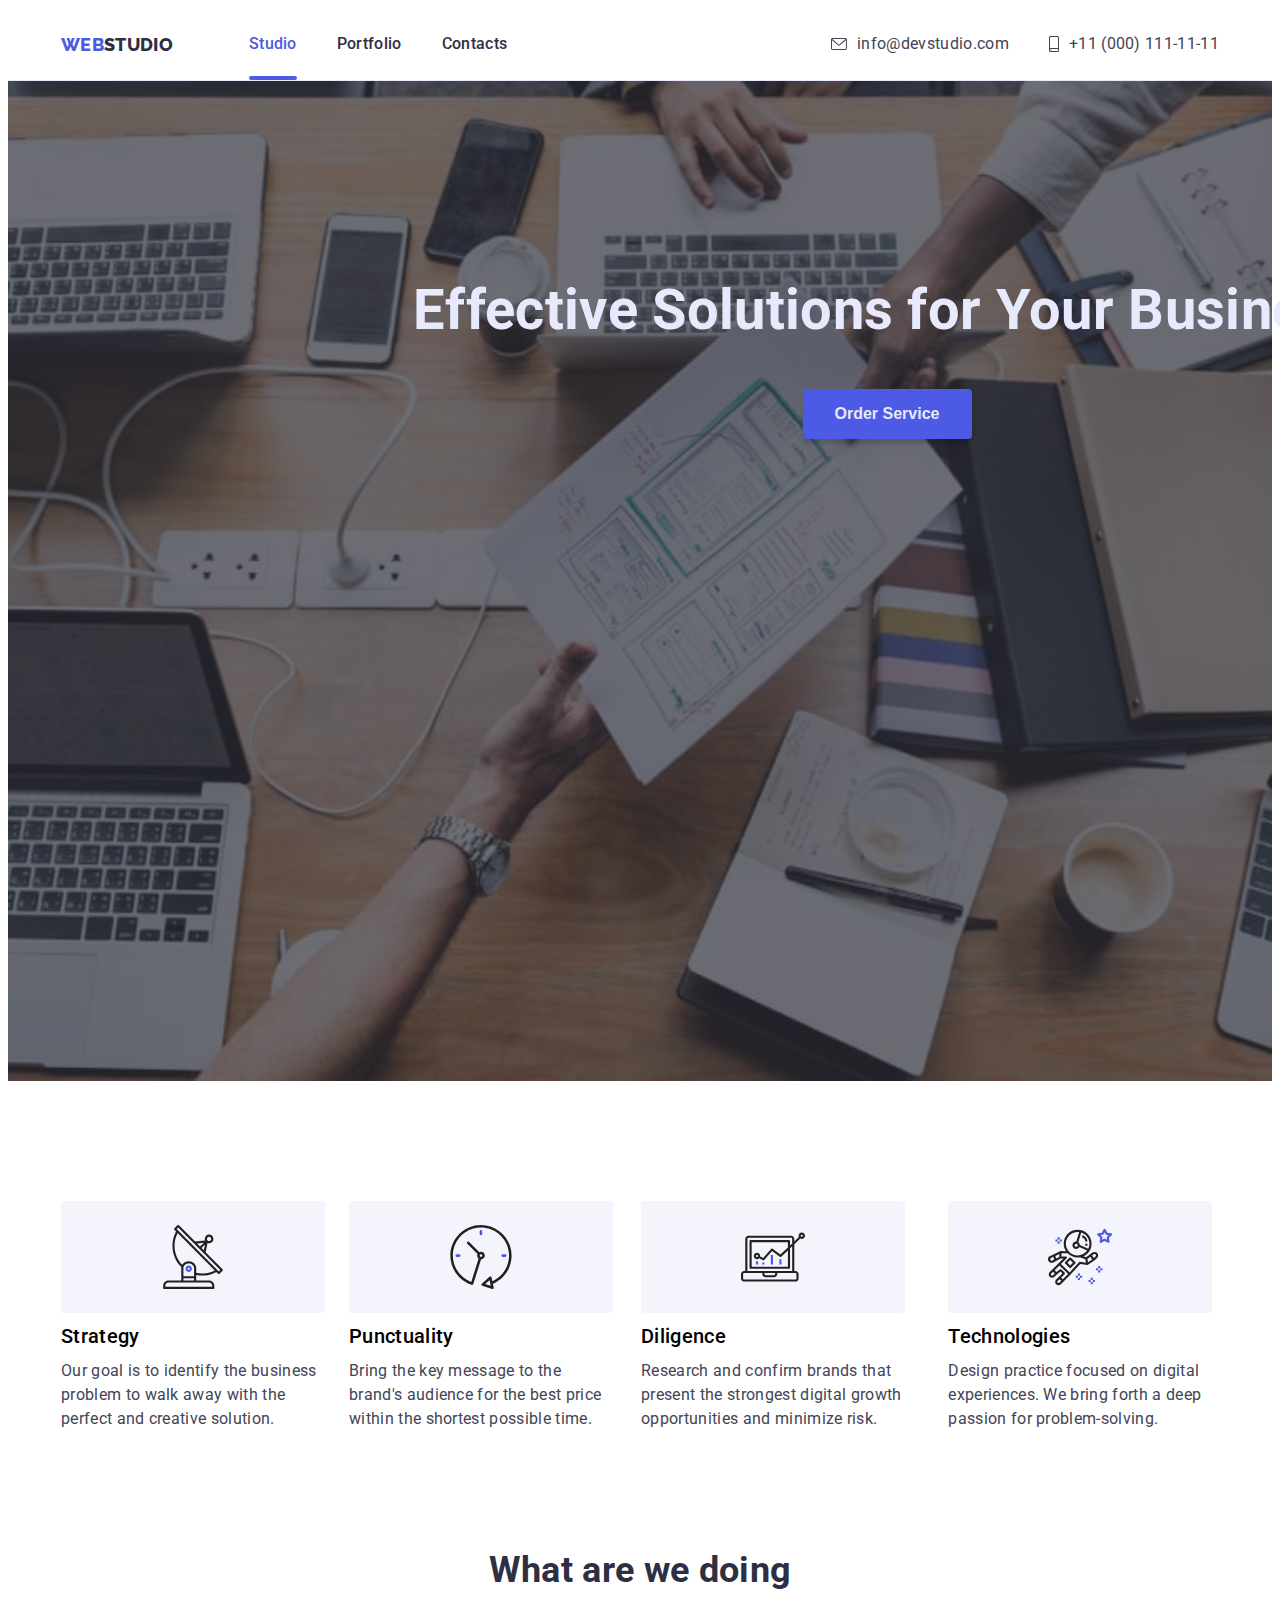
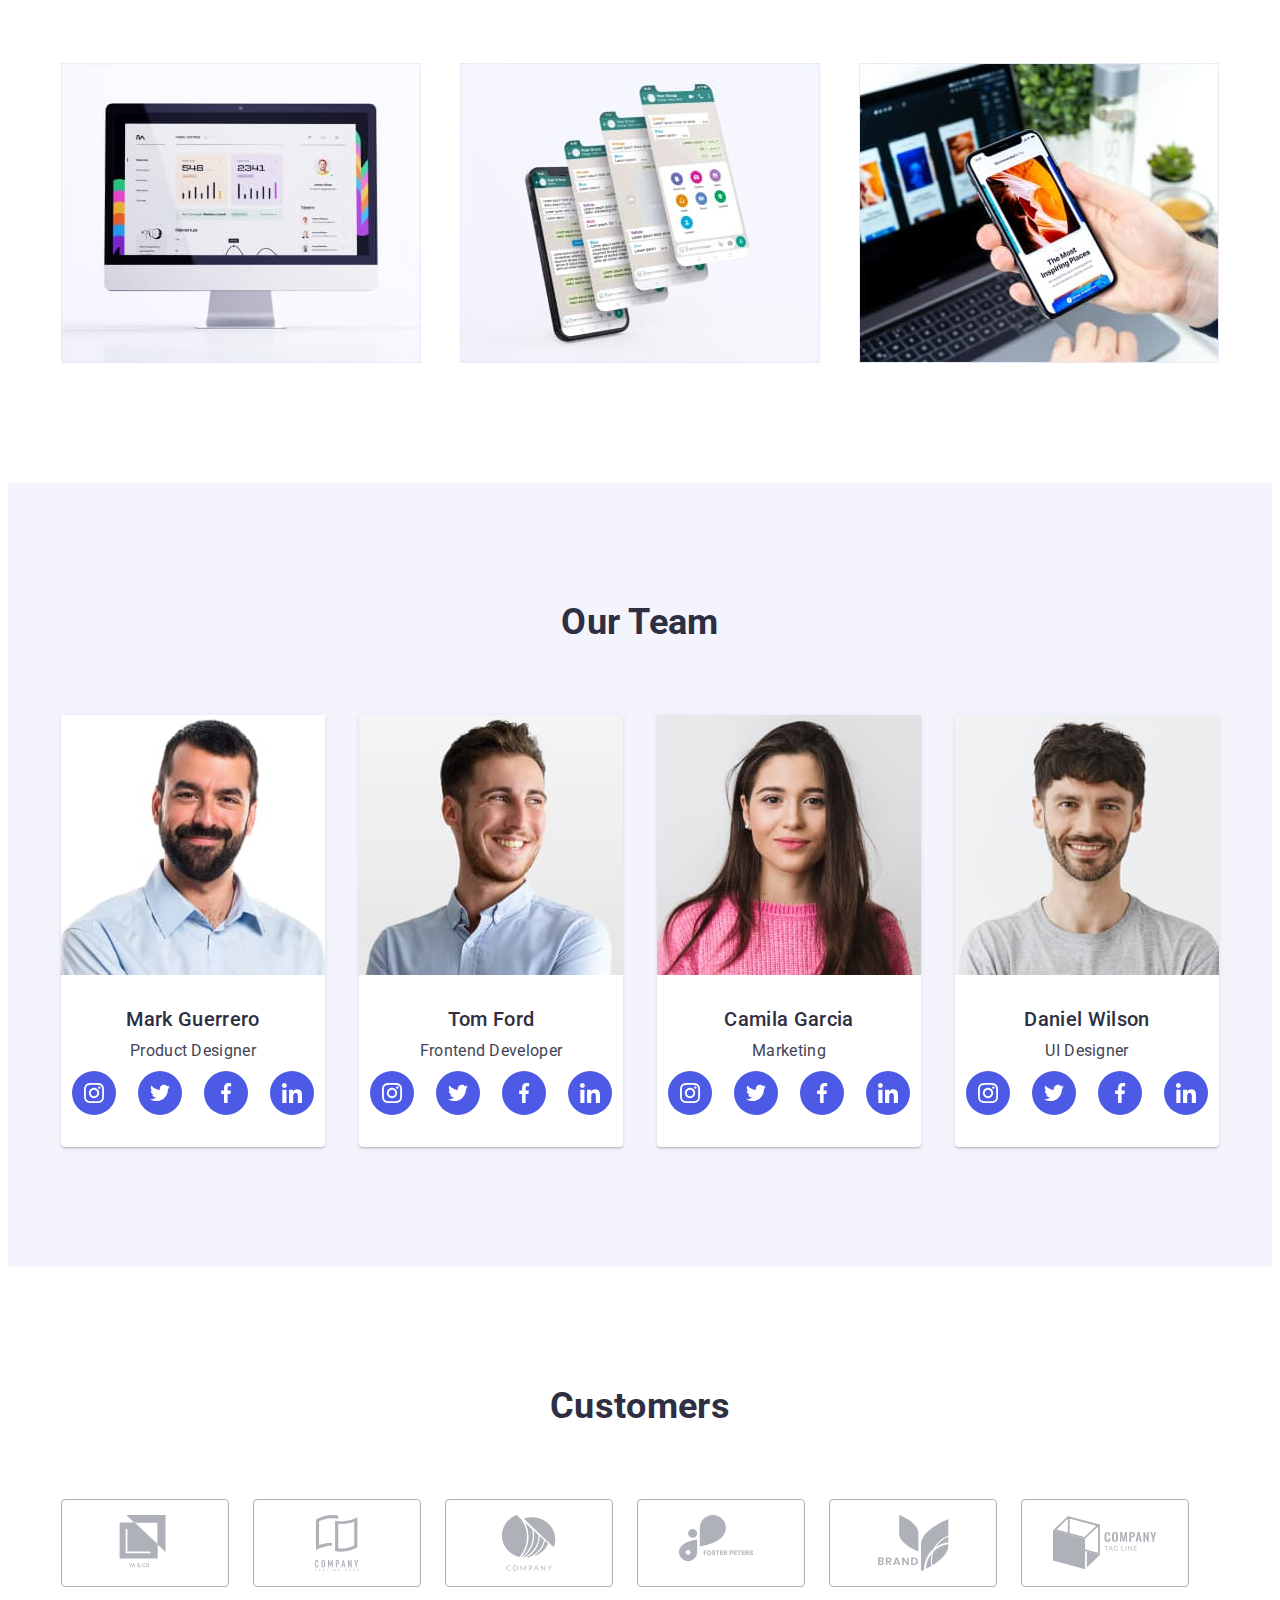
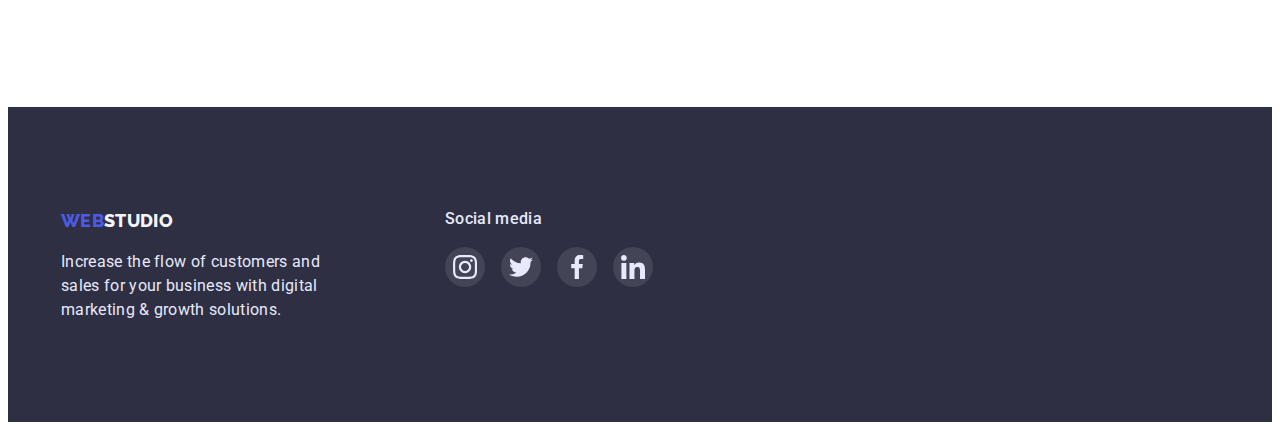
==== index.html @ 21f205f7 "cloned" ====
<!DOCTYPE html>
<html lang="en">
	<head>
		<meta charset="UTF-8" />
		<meta http-equiv="X-UA-Compatible" content="IE=edge" />
		<meta name="viewport" content="width=device-width, initial-scale=1.0" />
		<title>WebStudio</title>
		<link
			rel="stylesheet"
			href="https://cdnjs.cloudflare.com/ajax/libs/modern-normalize/1.0.0/modern-normalize.css"
			integrity="sha512-Zx6MlUMKSVJoQ+83OwhdILe8cSEsCzfqThJd7J/VA2UrK6Ctj85p+xzqfyuNXE5B1k25uUdmJ2OzItbBy9GHAQ=="
			crossorigin="anonymous"
		/>
		<link rel="preconnect" href="https://fonts.gstatic.com" />
		<link
			href="https://fonts.googleapis.com/css2?family=Raleway:wght@700&family=Roboto:wght@400;500;700;900&display=swap"
			rel="stylesheet"
		/>
		<link rel="stylesheet" href="./css/styles.css" />
	</head>
	<body>
		<header>
			<!--Navbar-->
			<div class="container">
				<nav class="nav-bar">
					<a class="nav-logo-title" href="./index.html"> <span>WEB</span>STUDIO</a>

					<ul class="navigation-links list">
						<li class="site-nav"><a class="current" href="./index.html">Studio</a></li>
						<li class="site-nav"><a class="nav-link" href="./portfolio.html">Portfolio</a></li>
						<li class="site-nav"><a class="nav-link" href="">Contacts</a></li>
					</ul>
				</nav>

				<!--Contacts container-->
				<address>
					<ul class="navigation-contacts list">
						<li class="nav-email">
							<a class="contacts" href="mailto:info@devstudio.com">
								<svg class="icon-envelope">
									<use href="./images/symbol-defs.svg#icon-envelope"></use></svg
								>info@devstudio.com
							</a>
						</li>
						<li class="nav-tel">
							<a class="contacts" href="tel:+110001111111">
								<svg class="icon-smartphone">
									<use href="./images/symbol-defs.svg#icon-smartphone"></use></svg
								>+11 (000) 111-11-11
							</a>
						</li>
					</ul>
				</address>
			</div>
		</header>

		<!--Main container-->
		<main>
			<!--Hero-->
			<section class="hero-section">
				<div class="container">
					<h1 class="hero-title">Effective Solutions for Your Business</h1>
					<button class="button-primary" type="button" data-modal-open>Order Service</button>
				</div>
			</section>

			<!--Features section-->
			<section class="features-section">
				<div class="container">
					<h2 class="features-section-title">Features</h2>
					<ul class="features-list">
						<li>
							<div class="features-icon-link">
								<svg class="features-icon">
									<use href="./images/symbol-defs.svg#icon-antenna"></use>
								</svg>
							</div>
							<h3 class="features">Strategy</h3>
							<p class="features-description">
								Our goal is to identify the business problem to walk away with the perfect and creative solution.
							</p>
						</li>
						<li>
							<div class="features-icon-link">
								<svg class="features-icon">
									<use href="./images/symbol-defs.svg#icon-clock"></use>
								</svg>
							</div>
							<h3 class="features">Punctuality</h3>
							<p class="features-description">
								Bring the key message to the brand's audience for the best price within the shortest possible time.
							</p>
						</li>
						<li>
							<div class="features-icon-link">
								<svg class="features-icon">
									<use href="./images/symbol-defs.svg#icon-diagram"></use>
								</svg>
							</div>
							<h3 class="features">Diligence</h3>
							<p class="features-description">
								Research and confirm brands that present the strongest digital growth opportunities and minimize risk.
							</p>
						</li>
						<li>
							<div class="features-icon-link">
								<svg class="features-icon">
									<use href="./images/symbol-defs.svg#icon-astronaut"></use>
								</svg>
							</div>
							<h3 class="features">Technologies</h3>
							<p class="features-description">
								Design practice focused on digital experiences. We bring forth a deep passion for problem-solving.
							</p>
						</li>
					</ul>
				</div>
			</section>

			<!--What Are We Doing section-->
			<section class="what-we-do-section">
				<div class="container">
					<h2 class="section-title">What are we doing</h2>
					<ul class="images">
						<li>
							<img src="./images/index-html-images/James-profile.jpg" alt="James-profile" width="360" />
						</li>
						<li>
							<img src="./images/index-html-images/whats-up-chat.jpg" alt="what's-up-chat" width="360" />
						</li>
						<li>
							<img src="./images/index-html-images/inspiring-places.jpg" alt="inspiring-places" width="360" />
						</li>
					</ul>
				</div>
			</section>

			<!--Our team section-->
			<section class="our-team-section">
				<div class="container">
					<h2 class="section-title">Our Team</h2>
					<ul class="team">
						<li class="team-person">
							<img src="./images/index-html-images/Mark.jpg" alt="photo of Mark" width="264" />
							<div class="person-desc">
								<h3 class="names">Mark Guerrero</h3>
								<p class="profession">Product Designer</p>
								<ul class="social-links">
									<li class="instagram">
										<a class="icon-link" href="#">
											<svg class="social-icon">
												<use href="./images/symbol-defs.svg#icon-instagram"></use>
											</svg>
										</a>
									</li>
									<li class="instagram">
										<a class="icon-link" href="#">
											<svg class="social-icon">
												<use href="./images/symbol-defs.svg#icon-twitter"></use>
											</svg>
										</a>
									</li>
									<li class="instagram">
										<a class="icon-link" href="#">
											<svg class="social-icon">
												<use href="./images/symbol-defs.svg#icon-facebook"></use>
											</svg>
										</a>
									</li>
									<li class="instagram">
										<a class="icon-link" href="#">
											<svg class="social-icon">
												<use href="./images/symbol-defs.svg#icon-linkedin"></use>
											</svg>
										</a>
									</li>
								</ul>
							</div>
						</li>
						<li class="team-person">
							<img src="./images/index-html-images/Tom.jpg" alt="photo of Tom" width="264" />
							<div class="person-desc">
								<h3 class="names">Tom Ford</h3>
								<p class="profession">Frontend Developer</p>
								<ul class="social-links">
									<li class="instagram">
										<a class="icon-link" href="#">
											<svg class="social-icon">
												<use href="./images/symbol-defs.svg#icon-instagram"></use>
											</svg>
										</a>
									</li>
									<li class="instagram">
										<a class="icon-link" href="#">
											<svg class="social-icon">
												<use href="./images/symbol-defs.svg#icon-twitter"></use>
											</svg>
										</a>
									</li>
									<li class="instagram">
										<a class="icon-link" href="#">
											<svg class="social-icon">
												<use href="./images/symbol-defs.svg#icon-facebook"></use>
											</svg>
										</a>
									</li>
									<li class="instagram">
										<a class="icon-link" href="#">
											<svg class="social-icon">
												<use href="./images/symbol-defs.svg#icon-linkedin"></use>
											</svg>
										</a>
									</li>
								</ul>
							</div>
						</li>
						<li class="team-person">
							<img src="./images/index-html-images/Camila.jpg" alt="photo of Camila" width="264" />
							<div class="person-desc">
								<h3 class="names">Camila Garcia</h3>
								<p class="profession">Marketing</p>
								<ul class="social-links">
									<li class="instagram">
										<a class="icon-link" href="#">
											<svg class="social-icon">
												<use href="./images/symbol-defs.svg#icon-instagram"></use>
											</svg>
										</a>
									</li>
									<li class="instagram">
										<a class="icon-link" href="#">
											<svg class="social-icon">
												<use href="./images/symbol-defs.svg#icon-twitter"></use>
											</svg>
										</a>
									</li>
									<li class="instagram">
										<a class="icon-link" href="#">
											<svg class="social-icon">
												<use href="./images/symbol-defs.svg#icon-facebook"></use>
											</svg>
										</a>
									</li>
									<li class="instagram">
										<a class="icon-link" href="#">
											<svg class="social-icon">
												<use href="./images/symbol-defs.svg#icon-linkedin"></use>
											</svg>
										</a>
									</li>
								</ul>
							</div>
						</li>
						<li class="team-person">
							<img src="./images/index-html-images/Daniel.jpg" alt="photo of Daniel" width="264" />
							<div class="person-desc">
								<h3 class="names">Daniel Wilson</h3>
								<p class="profession">UI Designer</p>
								<ul class="social-links">
									<li class="instagram">
										<a class="icon-link" href="#">
											<svg class="social-icon">
												<use href="./images/symbol-defs.svg#icon-instagram"></use>
											</svg>
										</a>
									</li>
									<li class="instagram">
										<a class="icon-link" href="#">
											<svg class="social-icon">
												<use href="./images/symbol-defs.svg#icon-twitter"></use>
											</svg>
										</a>
									</li>
									<li class="instagram">
										<a class="icon-link" href="#">
											<svg class="social-icon">
												<use href="./images/symbol-defs.svg#icon-facebook"></use>
											</svg>
										</a>
									</li>
									<li class="instagram">
										<a class="icon-link" href="#">
											<svg class="social-icon">
												<use href="./images/symbol-defs.svg#icon-linkedin"></use>
											</svg>
										</a>
									</li>
								</ul>
							</div>
						</li>
					</ul>
				</div>
			</section>

			<!--Customers-->
			<section class="customers-section">
				<div class="container">
					<h2 class="section-title">Customers</h2>
					<ul class="logo-list">
						<li class="logo">
							<a class="logo-link" href="#">
								<svg class="logo-icon">
									<use href="./images/symbol-defs.svg#icon-logo"></use>
								</svg>
							</a>
						</li>
						<li class="logo">
							<a class="logo-link" href="#">
								<svg class="logo-icon">
									<use href="./images/symbol-defs.svg#icon-logo-2"></use>
								</svg>
							</a>
						</li>
						<li class="logo">
							<a class="logo-link" href="#">
								<svg class="logo-icon">
									<use href="./images/symbol-defs.svg#icon-logo-3"></use>
								</svg>
							</a>
						</li>
						<li class="logo">
							<a class="logo-link" href="#">
								<svg class="logo-icon">
									<use href="./images/symbol-defs.svg#icon-logo-4"></use>
								</svg>
							</a>
						</li>
						<li class="logo">
							<a class="logo-link" href="#">
								<svg class="logo-icon">
									<use href="./images/symbol-defs.svg#icon-logo-5"></use>
								</svg>
							</a>
						</li>
						<li class="logo">
							<a class="logo-link" href="#">
								<svg class="logo-icon">
									<use href="./images/symbol-defs.svg#icon-logo-6"></use>
								</svg>
							</a>
						</li>
					</ul>
				</div>
			</section>
		</main>

		<!--Footer container-->
		<footer class="footer-section">
			<div class="footer-container container">
				<div class="footer-logo-container">
					<a class="footer-logo-title" href="./index.html"><span>WEB</span><span class="studio-footer">STUDIO</span></a>
					<p class="footer-text">
						Increase the flow of customers and sales for your business with digital marketing & growth solutions.
					</p>
				</div>
				<div class="second-column">
					<p class="social-media">Social media</p>
					<ul class="footer-social-links">
						<li class="footer-social-item">
							<a class="footer-icon-link" href="#">
								<svg class="footer-social-icon">
									<use href="./images/symbol-defs.svg#icon-instagram"></use>
								</svg>
							</a>
						</li>
						<li class="footer-social-item">
							<a class="footer-icon-link" href="#">
								<svg class="footer-social-icon">
									<use href="./images/symbol-defs.svg#icon-twitter"></use>
								</svg>
							</a>
						</li>
						<li class="footer-social-item">
							<a class="footer-icon-link" href="#">
								<svg class="footer-social-icon">
									<use href="./images/symbol-defs.svg#icon-facebook"></use>
								</svg>
							</a>
						</li>
						<li class="footer-social-item">
							<a class="footer-icon-link" href="#">
								<svg class="footer-social-icon">
									<use href="./images/symbol-defs.svg#icon-linkedin"></use>
								</svg>
							</a>
						</li>
					</ul>
				</div>
			</div>
		</footer>

		<div class="backdrop is-hidden" data-modal>
			<div class="modal">
				<button class="modal-button" data-modal-close>&#10006;</button>
			</div>
		</div>

		<script src="./js/modal.js"></script>
	</body>
</html>
---- css/styles.css ----
:root {
	--main-background-color: #ffffff;
	--sec-background-color: #f4f4fd;
	--dark-background-color: #2e2f42;

	--accent-color: #4d5ae5;
	--accent-color-2: #404bbf;

	--text-color: #2e2f42;
	--sec-text-color: #434455;
	--light-text-color: #e7e9fc;
}

body {
	font-size: 16px;
	letter-spacing: 0.02em;
	line-height: 1.5;
	font-family: Roboto, sans-serif;
}

address {
	font-style: normal;
}

button {
	cursor: pointer;
}

/*header-container*/
header {
	background-color: var(--main-background-color);
	border-bottom: 1px solid var(--light-text-color);
}

ul,
a,
.current {
	list-style: none;
	text-decoration: none;
}

ul {
	display: flex;
	padding: 0;
	margin: 0;
}

img {
	display: block;
	max-width: 100%;
	height: auto;
}

h1 {
	margin: 0;
	padding: 0;
}

.container {
	width: 1158px;
	padding-left: 15px;
	padding-right: 15px;
	margin-left: auto;
	margin-right: auto;
}

.current {
	color: var(--accent-color);
}

/*navigation-container*/

header > div {
	display: flex;
	align-items: center;
	justify-content: space-between;
}

.nav-bar {
	display: flex;
	align-items: center;
}

.navigation-links li:not(:last-child) {
	margin-right: 40px;
}

.nav-tel {
	margin-left: 40px;
}

.icon-envelope {
	width: 16px;
	height: 12px;
	margin-right: 10px;
}
.icon-smartphone {
	width: 10px;
	height: 16px;
	margin-right: 10px;
}

.nav-logo-title,
.footer-logo-title {
	font-family: Raleway, sans-serif;
	text-decoration: none;
	font-weight: 800;
	font-size: 18px;
}

.nav-logo-title > span {
	color: var(--accent-color);
}

.nav-logo-title {
	color: var(--text-color);
	margin-right: 76px;
}

.footer-logo-title {
	color: var(--accent-color);
}

.navigation-links,
.nav-link {
	font-weight: 500;
	font-size: 16px;
	text-decoration: none;
	color: var(--text-color);
	transition: color 250ms;
}

.contacts {
	display: flex;
	align-items: center;

	color: var(--sec-text-color);
	fill: currentColor;

	transition-property: color;
	transition-duration: 250ms;
	transition-timing-function: cubic-bezier(0.4, 0, 0.2, 1);
}

.site-nav {
	position: relative;
	padding: 24px 0;
}

.contacts:hover,
.contacts:focus,
.nav-link:hover,
.nav-link:focus {
	color: var(--accent-color-2);
	transition: color 0.25s;
	cursor: pointer;
}

.current::before {
	content: "";
	position: absolute;
	display: inline-block;
	bottom: 0;
	left: 0;

	width: 100%;
	height: 4px;
	border-radius: 2px;
	background-color: var(--accent-color);
}

.nav-link::before {
	content: "";
	position: absolute;
	display: inline-block;
	bottom: 0;
	left: 0;

	width: 100%;
	height: 4px;
	border-radius: 2px;
	background-color: var(--accent-color);

	transition-property: fill, background-color;
	transition: 250ms;
	transition-timing-function: cubic-bezier(0.4, 0, 0.2, 1);
	transform: scale(0);
}

.nav-link:hover::before,
.nav-link:focus::before {
	transform: scale(1);
}

/* hero container */
.hero-section > div {
	padding: 0 300px;
}

.hero-section {
	height: 600px;
	max-width: 1440px;
	padding-top: 200px;
	padding-bottom: 200px;
	text-align: center;
	margin: 0 auto;

	background-image: url(../images/index-html-images/hero-background.jpg);
	background-repeat: no-repeat;
	background-size: cover;
	background-position: center;
	background-image: linear-gradient(to right, rgba(47, 48, 58, 0.7), rgba(47, 48, 58, 0.7)),
		url(../images/index-html-images/hero-background.jpg);

	background-color: var(--dark-background-color);
}

.hero-title {
	margin-bottom: 48px;
	font-weight: 700;
	font-size: 56px;
	line-height: 1.07;
	text-align: center;

	color: var(--light-text-color);
}

.button-primary {
	display: inline-block;
	min-width: 169px;
	padding: 16px 32px;
	font-weight: 700;
	font-size: 16px;
	text-decoration: none;

	color: var(--light-text-color);
	background: var(--accent-color);
	box-shadow: 0px 4px 4px rgba(0, 0, 0, 0.15);
	border-radius: 4px;
	border: none;

	transition-property: background;
	transition-duration: 250ms;
	transition-timing-function: cubic-bezier(0.4, 0, 0.2, 1);
}

.button-primary:hover,
.button-primary:focus {
	background: var(--accent-color-2);
}

/* features section */

.features-section,
.our-team-section,
.customers-section {
	padding-top: 120px;
	padding-bottom: 120px;
}

/* vissualy-hidden */
.features-section-title,
.portfolio-title {
	position: absolute;
	width: 1px;
	height: 1px;
	margin: -1px;
	border: 0;
	padding: 0;

	white-space: nowrap;
	clip-path: inset(100%);
	clip: rect(0 0 0 0);
	overflow: hidden;
}

.features-list li:not(:last-child) {
	margin-right: 24px;
}

.features {
	margin-top: 0;
	margin-bottom: 8px;
	font-weight: 500;
	font-size: 20px;
}

.features-description {
	margin-top: 0;
	margin-bottom: 0;
	color: var(--sec-text-color);
}

.features-icon {
	width: 64px;
	height: 64px;
}

.features-icon-link {
	display: flex;
	align-items: center;
	justify-content: center;
	margin: 0 0 8px 0;
	width: 264px;
	height: 112px;

	background: var(--sec-background-color);
	border-radius: 4px;
}

/* What we do section */
.what-we-do-section {
	padding-bottom: 120px;
}

.section-title {
	margin-top: 0;
	margin-bottom: 72px;
	font-size: 36px;
	line-height: 1.11;
	text-align: center;
	color: var(--dark-background-color);
}

.images {
	display: flex;
	justify-content: space-between;
}

/* our team section */

.our-team-section {
	background-color: var(--sec-background-color);
}

.team {
	display: flex;
	justify-content: space-between;
}

.team-person {
	text-align: center;

	background: var(--main-background-color);
	box-shadow: 0px 1px 6px rgb(46 47 66 / 8%), 0px 1px 1px rgb(46 47 66 / 16%), 0px 2px 1px rgb(46 47 66 / 8%);

	border-radius: 0px 0px 4px 4px;
}

.person-desc {
	padding-top: 32px;
	padding-bottom: 32px;
}

.names {
	margin-top: 0;
	margin-bottom: 8px;
	font-weight: 500;
	font-size: 20px;
	line-height: 1.2;

	color: var(--text-color);
}

.profession {
	margin-top: 0;
	margin-bottom: 8px;
	font-size: 16px;

	color: var(--sec-text-color);
}

.social-links {
	display: flex;
	justify-content: space-around;
}

.social-links > li {
	border-radius: 50%;
	background-color: var(--accent-color);
}

.icon-link {
	display: flex;
	justify-content: center;
	align-items: center;
	width: 44px;
	height: 44px;

	color: var(--main-background-color);
	fill: currentColor;

	border-radius: 50%;

	transition-property: color, background-color, filter;
	transition-duration: 250ms;
	transition-timing-function: cubic-bezier(0.4, 0, 0.2, 1);
}

.social-icon {
	width: 20px;
	height: 20px;
}

.icon-link:hover,
.icon-link:focus {
	color: var(--light-text-color);
	background-color: var(--accent-color-2);
	filter: drop-shadow(0px 4px 4px rgba(0, 0, 0, 0.25));
}

/* Customers */

.logo-list {
	display: flex;
	gap: 24px;
}

.logo-link {
	display: flex;
	justify-content: center;
	align-items: center;
	width: 168px;
	height: 88px;

	color: #afb1b8;
	fill: currentColor;

	border: 1px solid currentColor;
	box-sizing: border-box;
	border-radius: 4px;

	transition-property: color, filter;
	transition-duration: 250ms;
	transition-timing-function: cubic-bezier(0.4, 0, 0.2, 1);
}

.logo-icon {
	width: 104px;
	height: 56px;
}

.logo-link:hover,
.logo-link:focus {
	color: var(--accent-color);
	filter: drop-shadow(0px 4px 4px rgba(0, 0, 0, 0.25));
}

/* portfolio */

.buttons-section {
	margin-bottom: 72px;
	justify-content: center;
}

.buttons-section li:not(:last-child) {
	margin-right: 24px;
}

.buttons,
.current-button {
	background: var(--sec-background-color);
	border-radius: 4px;
	border: 1px solid #e7e9fc;
	padding: 12px 24px;

	font-weight: 500;
	font-size: 16px;
	text-align: center;

	color: var(--accent-color);

	transition-property: color, border-color, background-color, box-shadow;
	transition-duration: 250ms;
	transition-timing-function: cubic-bezier(0.4, 0, 0.2, 1);
}

.buttons:focus,
.buttons:hover,
.current-button {
	border-color: var(--accent-color-2);
	color: var(--light-text-color);
	background-color: var(--accent-color-2);
	box-shadow: 0 0.5em 0.5em -0.4em var(--text-color);
}

.portfolio-section {
	padding-top: 96px;
	padding-bottom: 120px;
}

.projects {
	flex-wrap: wrap;
	gap: 48px 24px;
}

.project-content {
	display: block;

	text-decoration: none;

	transition-property: box-shadow;
	transition-duration: 250ms;
	transition-timing-function: cubic-bezier(0.4, 0, 0.2, 1);
}

.project-content:hover,
.project-content:focus {
	box-shadow: 0px 1px 6px rgba(46, 47, 66, 0.08), 0px 1px 1px rgba(46, 47, 66, 0.16), 0px 2px 1px rgba(46, 47, 66, 0.08);
}

.description {
	padding: 32px 16px;
	border: 1px solid var(--light-text-color);
	border-top: 0;
}

.project-title {
	font-weight: 500;
	font-size: 20px;

	margin: 0 0 8px 0;

	color: var(--text-color);
}

.project-technology {
	margin: 0;
	font-size: 16px;

	color: var(--sec-text-color);
}

/* Project-overlay */
.drop-down-container {
	position: relative;

	overflow: hidden;
	outline: transparent;
}

.project-overlay {
	position: absolute;
	top: 0;
	left: 0;
	width: 100%;
	height: 100%;

	background-color: var(--accent-color);

	transform: translateY(100%);
	transition-duration: 250ms;

	transition-timing-function: cubic-bezier(0.4, 0, 0.2, 1);
}

.tech-description {
	margin: 0;
	padding: 40px 32px;

	color: var(--light-text-color);
}

.project-content:hover .project-overlay,
.project-content:focus .project-overlay {
	transform: translateY(0);
}

/* footer */
.footer-section {
	padding-top: 100px;
	padding-bottom: 100px;
	background-color: var(--dark-background-color);
}

.footer-container {
	display: flex;
}

.footer-logo-container {
	margin-right: 120px;
}

.studio-footer {
	color: var(--sec-background-color);
}

.footer-logo-title {
	display: block;
	margin-bottom: 16px;
}

.footer-text {
	width: 264px;
	margin: 0;
	color: var(--light-text-color);
}

.social-media {
	margin-top: 0;
	margin-bottom: 16px;
	font-weight: 500;
	font-size: 16px;
	color: var(--light-text-color);
}

.footer-icon-link {
	display: flex;
	justify-content: center;
	align-items: center;
	width: 40px;
	height: 40px;

	color: var(--light-text-color);
	fill: currentColor;
	background: rgba(255, 255, 255, 0.1);

	border-radius: 50%;

	transition-property: background-color;
	transition-duration: 250ms;
	transition-timing-function: cubic-bezier(0.4, 0, 0.2, 1);
}

.footer-social-links {
	gap: 16px;
}

.footer-social-icon {
	width: 24px;
	height: 24px;
}

.footer-icon-link:hover,
.footer-icon-link:focus {
	background-color: var(--accent-color);
}

/* Backdrop */
.no-scroll {
	overflow: hidden;
}

.backdrop {
	position: fixed;
	top: 0;
	left: 0;
	width: 100%;
	height: 100%;

	background-color: rgba(0, 0, 0, 0.5);

	opacity: 1;
	transition: opacity 250ms cubic-bezier(0.4, 0, 0.2, 1);
}

.backdrop.is-hidden {
	opacity: 0;
	pointer-events: none;
}

.backdrop.is-hidden .modal {
	transform: translate(-50%, -50%) scale(0.9);
}

.modal {
	position: absolute;
	top: 50%;
	left: 50%;

	width: 408px;
	height: 576px;

	background-color: var(--main-background-color);
	box-shadow: 0px 1px 3px rgba(0, 0, 0, 0.12), 0px 1px 1px rgba(0, 0, 0, 0.14), 0px 2px 1px rgba(0, 0, 0, 0.2);
	border-radius: 4px;

	transform: translate(-50%, -50%) scale(1);
	transition: transform 250ms cubic-bezier(0.4, 0, 0.2, 1);
}

.modal-button {
	position: absolute;
	right: 0;
	margin-top: 8px;
	margin-right: 8px;
	padding: 2px;

	font-size: 14px;

	width: 24px;
	height: 24px;

	background-color: var(--light-text-color);
	border: 1px solid rgba(0, 0, 0, 0.1);
	border-radius: 50%;

	box-sizing: border-box;

	transition-property: color, background-color, border-color;
	transition-duration: 250ms;
	transition-timing-function: cubic-bezier(0.4, 0, 0.2, 1);
}

.modal-button:hover,
.modal-button:focus {
	color: var(--main-background-color);
	background-color: var(--accent-color-2);
	border-color: var(--accent-color-2);
}
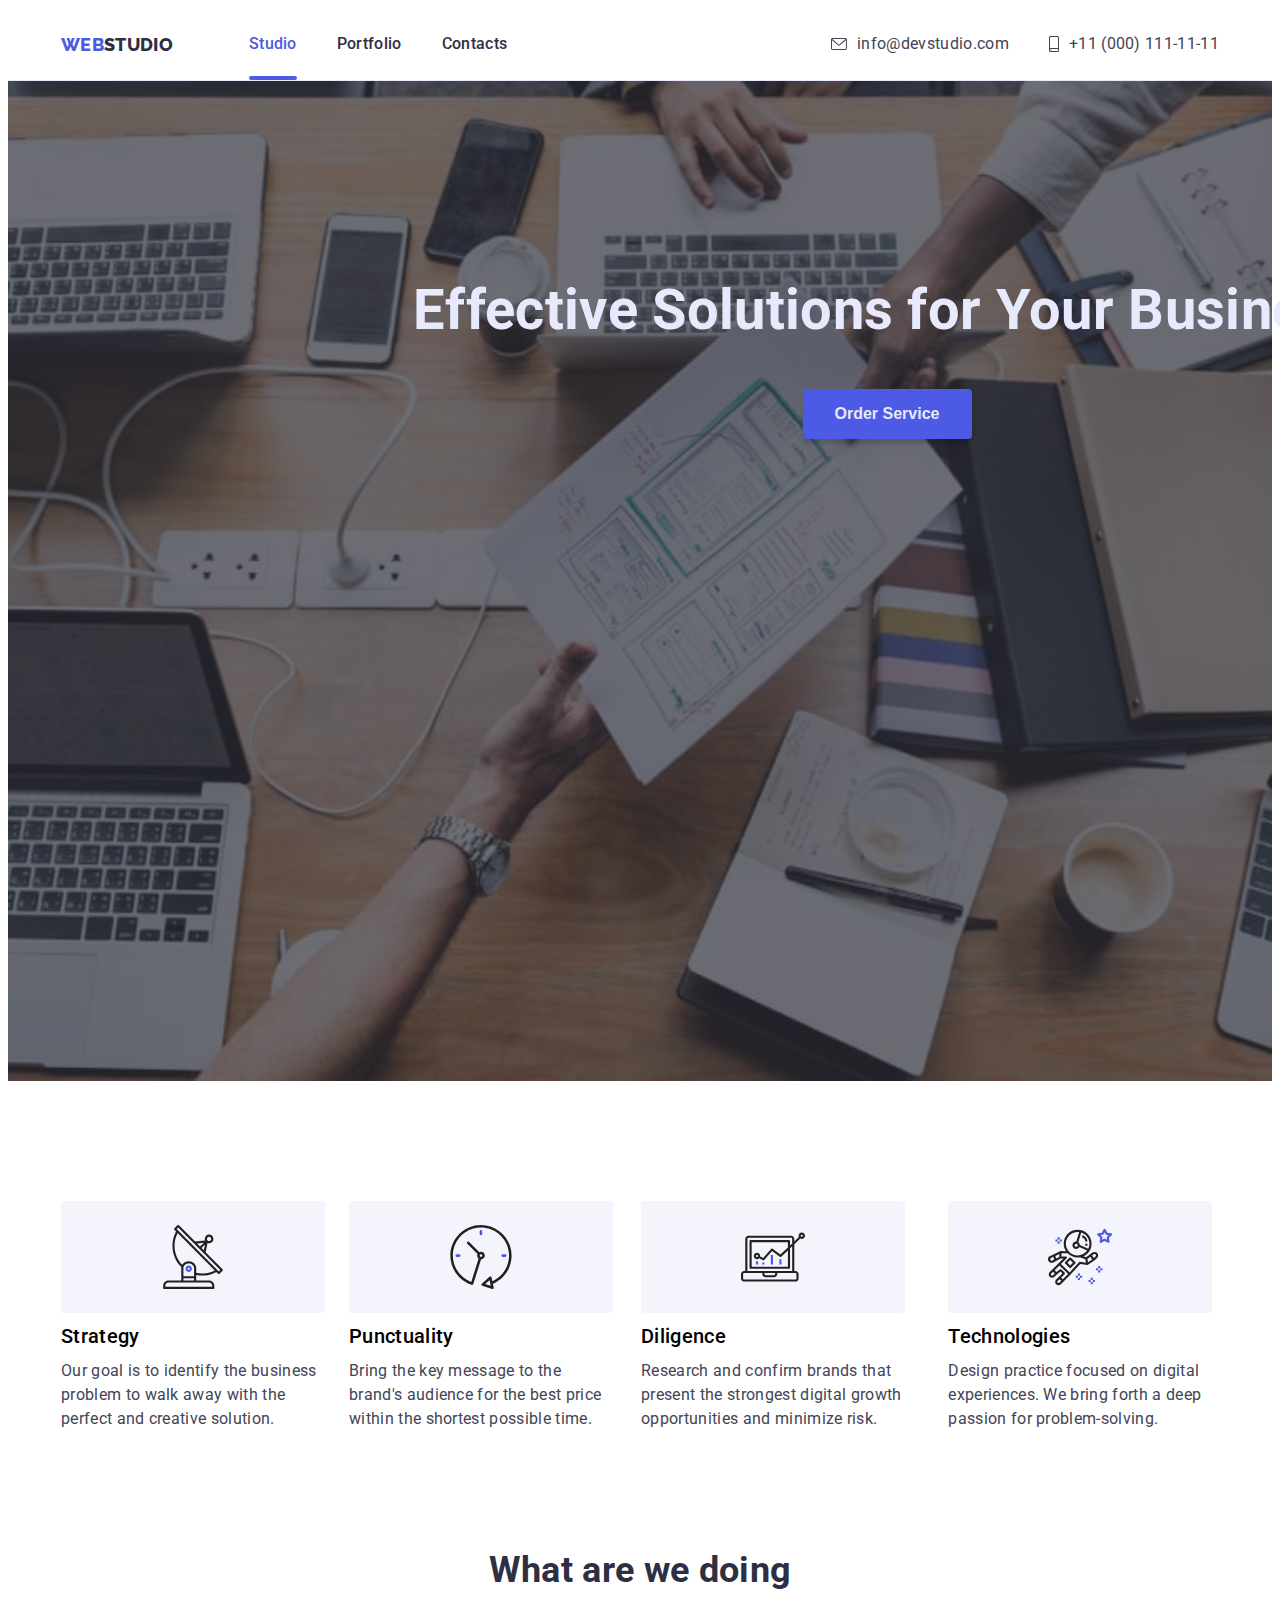
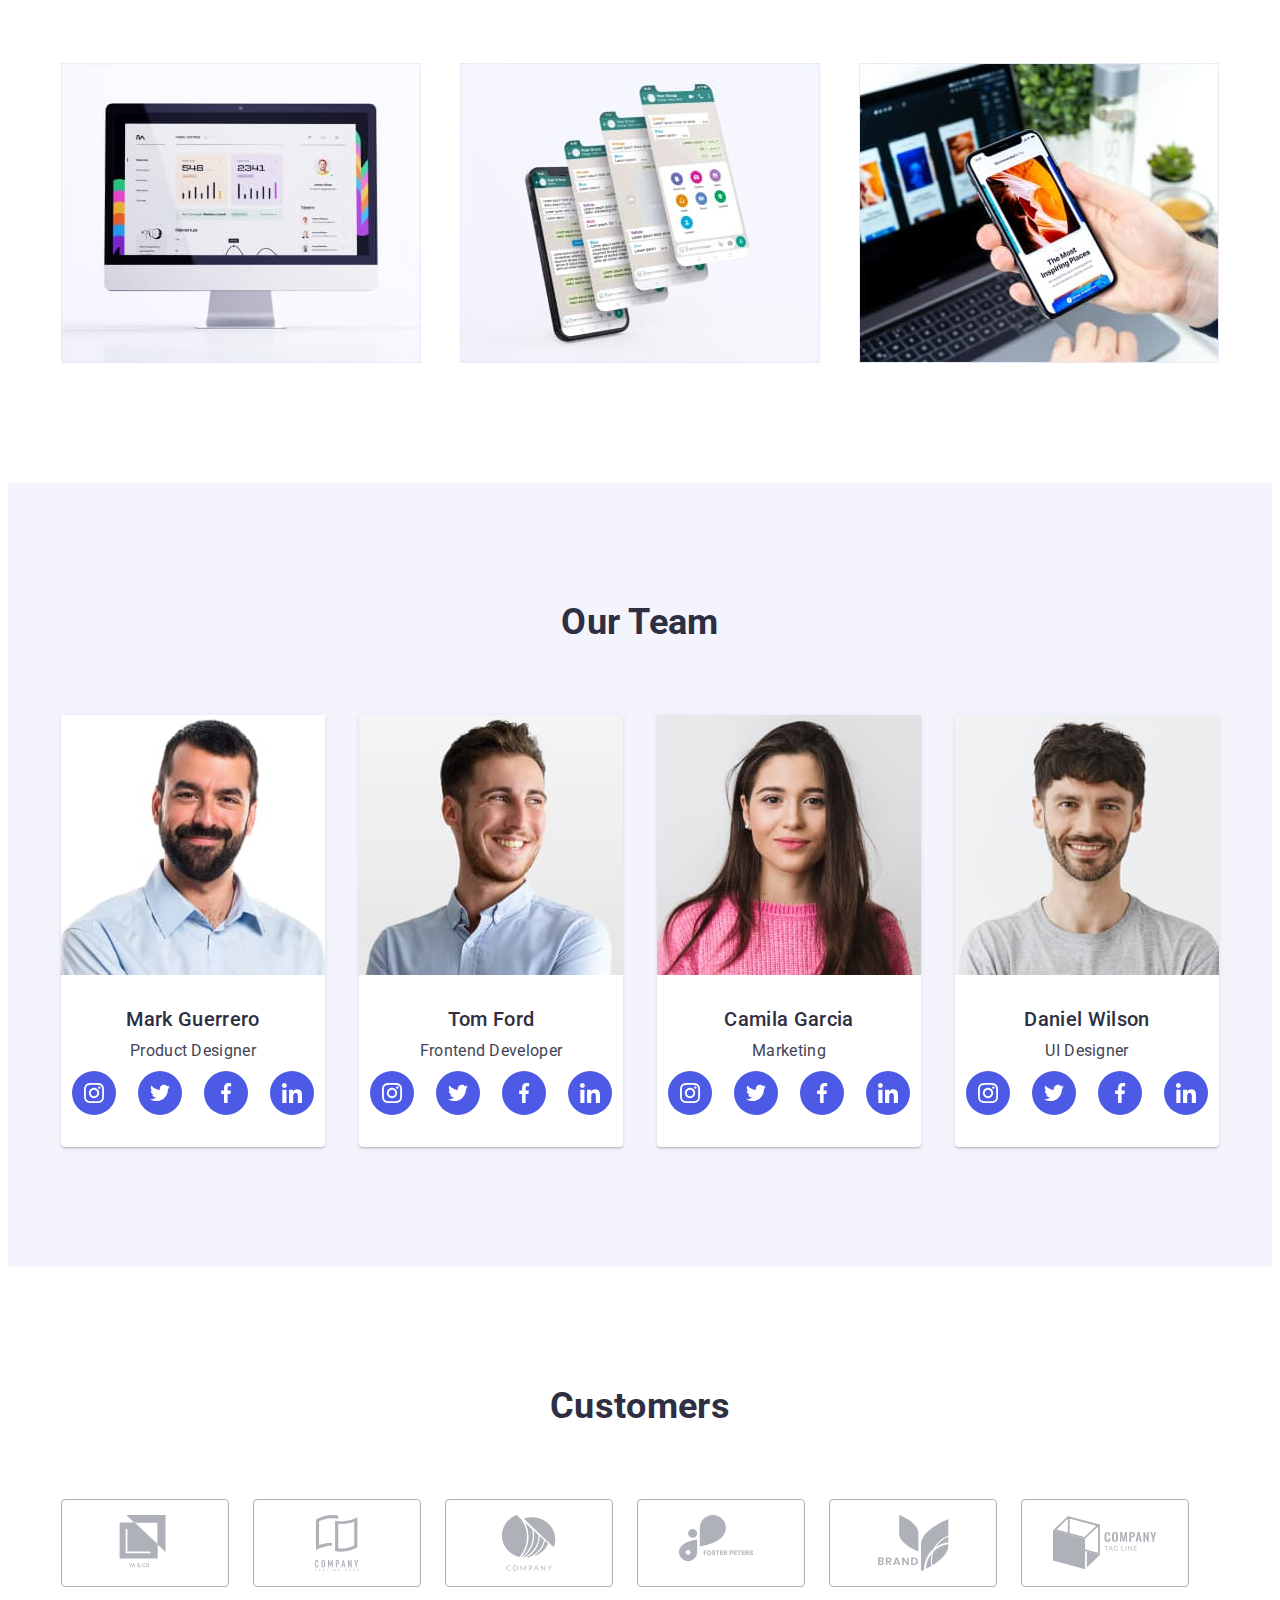
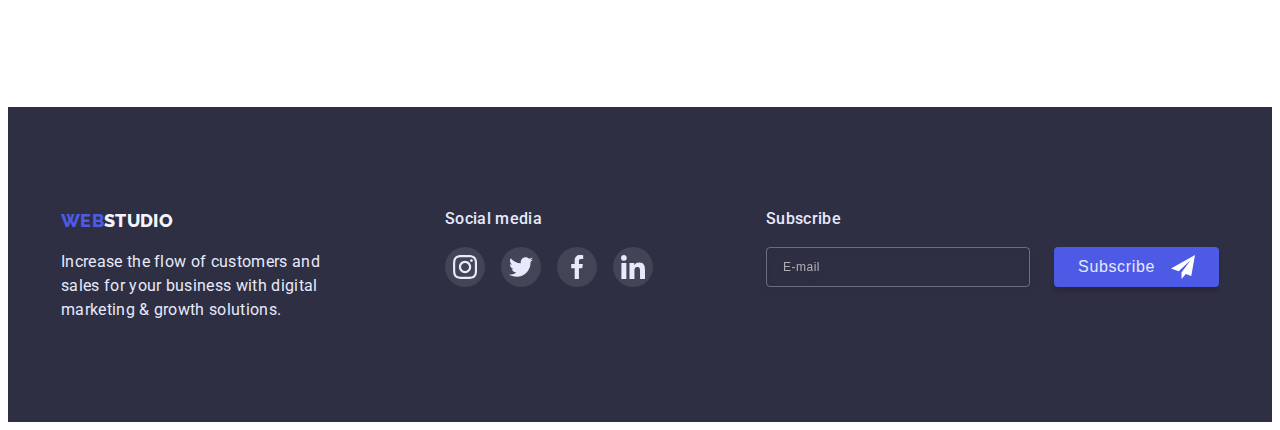
==== commit bfbdde98: "footer input added" ====
--- a/index.html
+++ b/index.html
@@ -353,7 +353,7 @@
 						Increase the flow of customers and sales for your business with digital marketing & growth solutions.
 					</p>
 				</div>
-				<div class="second-column">
+				<div class="social-media-container">
 					<p class="social-media">Social media</p>
 					<ul class="footer-social-links">
 						<li class="footer-social-item">
@@ -386,6 +386,20 @@
 						</li>
 					</ul>
 				</div>
+				<div class="subscribe-container">
+					<p class="subscribe">Subscribe</p>
+					<div class="subscribe-input">
+						<label for="footer-mail">
+							<input class="footer-input" type="email" name="mail" id="footer-mail" placeholder="E-mail" />
+						</label>
+						<button type="submit" class="subscribe-btn"
+							>Subscribe
+							<svg class="icon-send" width="24" height="24">
+								<use href="./images/symbol-defs.svg#icon-send"></use>
+							</svg>
+						</button>
+					</div>
+				</div>
 			</div>
 		</footer>
 
--- a/css/styles.css
+++ b/css/styles.css
@@ -596,7 +596,8 @@
 	color: var(--light-text-color);
 }
 
-.social-media {
+.social-media,
+.subscribe {
 	margin-top: 0;
 	margin-bottom: 16px;
 	font-weight: 500;
@@ -634,6 +635,69 @@
 .footer-icon-link:hover,
 .footer-icon-link:focus {
 	background-color: var(--accent-color);
+}
+
+.subscribe-container {
+	margin-left: auto;
+}
+
+.subscribe-input {
+	display: flex;
+}
+
+.subscribe-btn {
+	padding: 8px 24px;
+	margin-left: 24px;
+	font-size: 16px;
+	line-height: 1.5;
+	font-weight: 500;
+	letter-spacing: 0.04em;
+
+	display: flex;
+	align-items: center;
+	justify-content: center;
+	border-style: none;
+
+	color: var(--light-text-color);
+	background-color: var(--accent-color);
+	box-shadow: 0px 4px 4px rgba(0, 0, 0, 0.15);
+	border-radius: 4px;
+	cursor: pointer;
+}
+
+.icon-send {
+	margin-left: 16px;
+}
+
+.footer-input {
+	width: 264px;
+	height: 40px;
+	padding-left: 16px;
+	outline: transparent;
+
+	color: var(--light-text-color);
+	font-weight: 400;
+	font-size: 12px;
+	letter-spacing: 0.04em;
+
+	background-color: transparent;
+	border: 1px solid rgba(255, 255, 255, 0.3);
+	box-sizing: border-box;
+	filter: drop-shadow(0px 4px 4px rgba(0, 0, 0, 0.15));
+	border-radius: 4px;
+}
+
+.footer-input:focus {
+	border-color: var(--accent-color);
+}
+
+.footer-input::placeholder {
+	font-size: 12px;
+
+	display: flex;
+	align-items: center;
+
+	color: rgba(255, 255, 255, 0.6);
 }
 
 /* Backdrop */
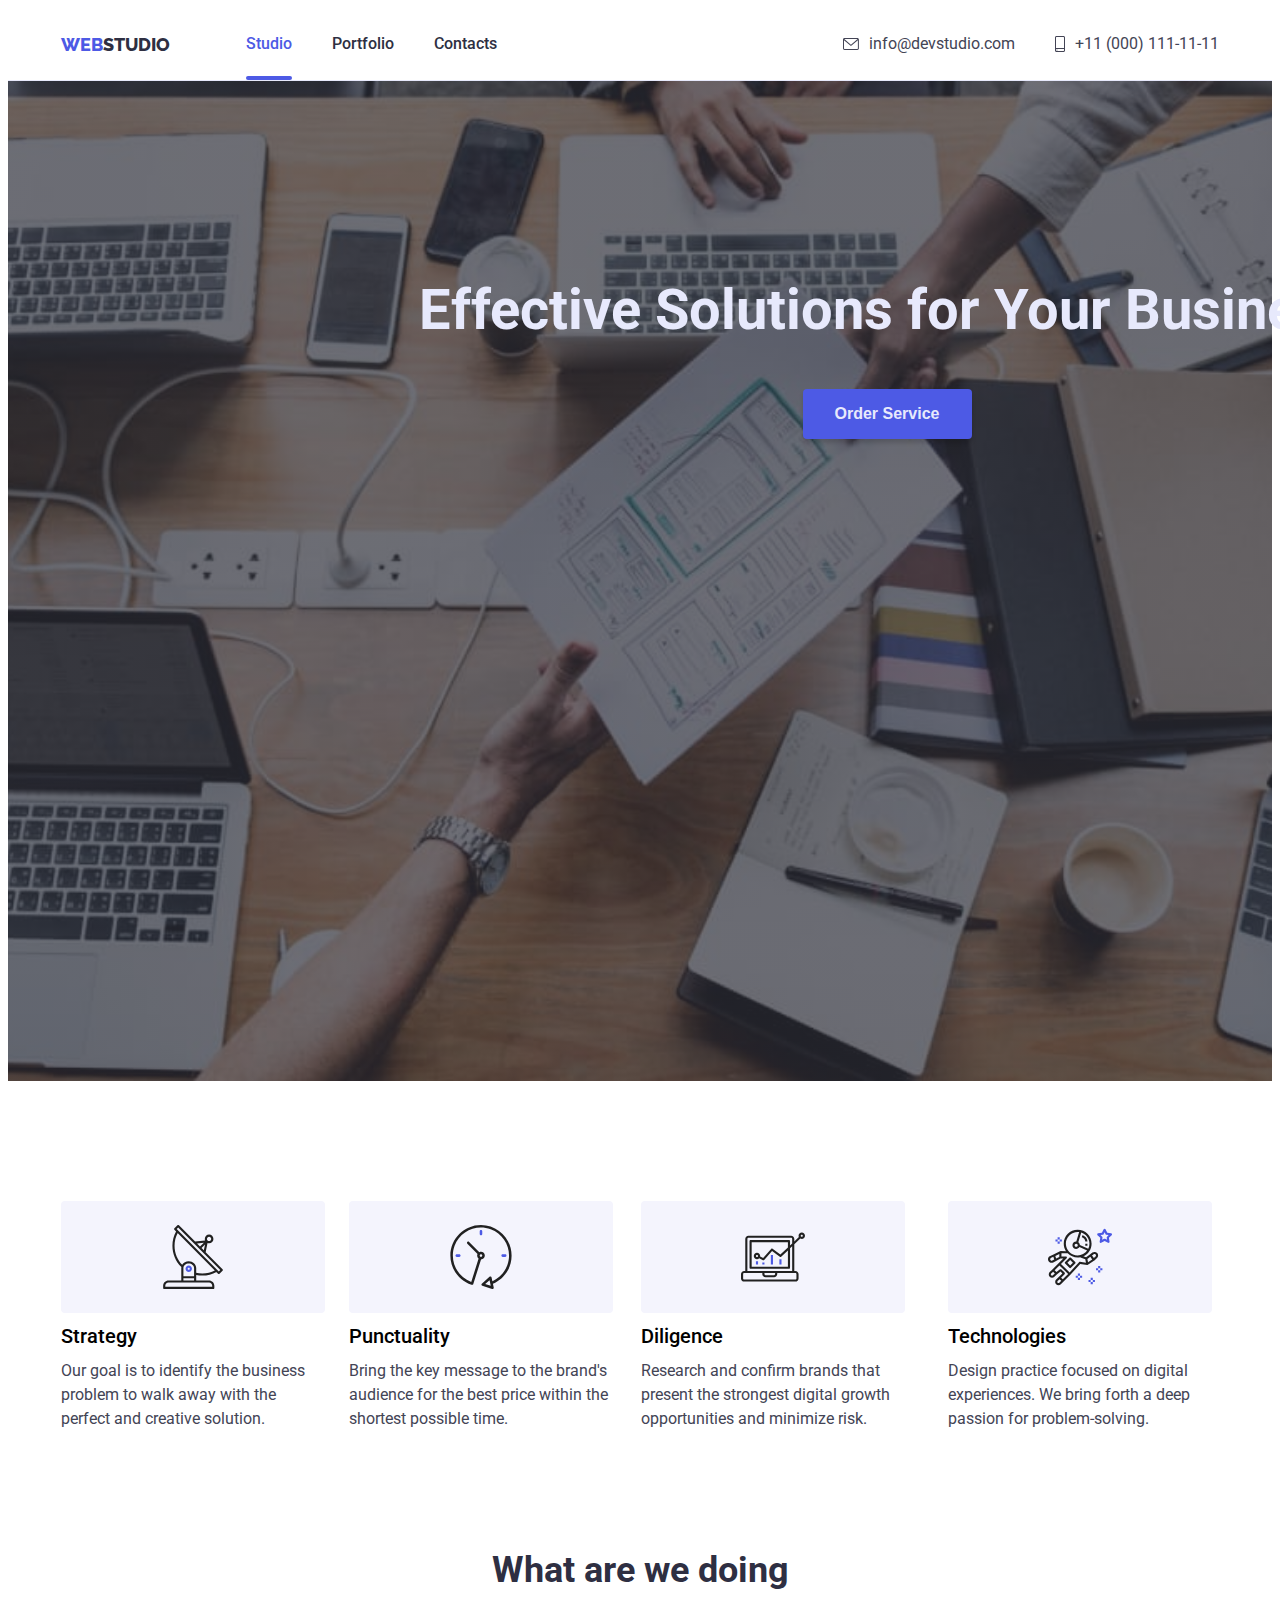
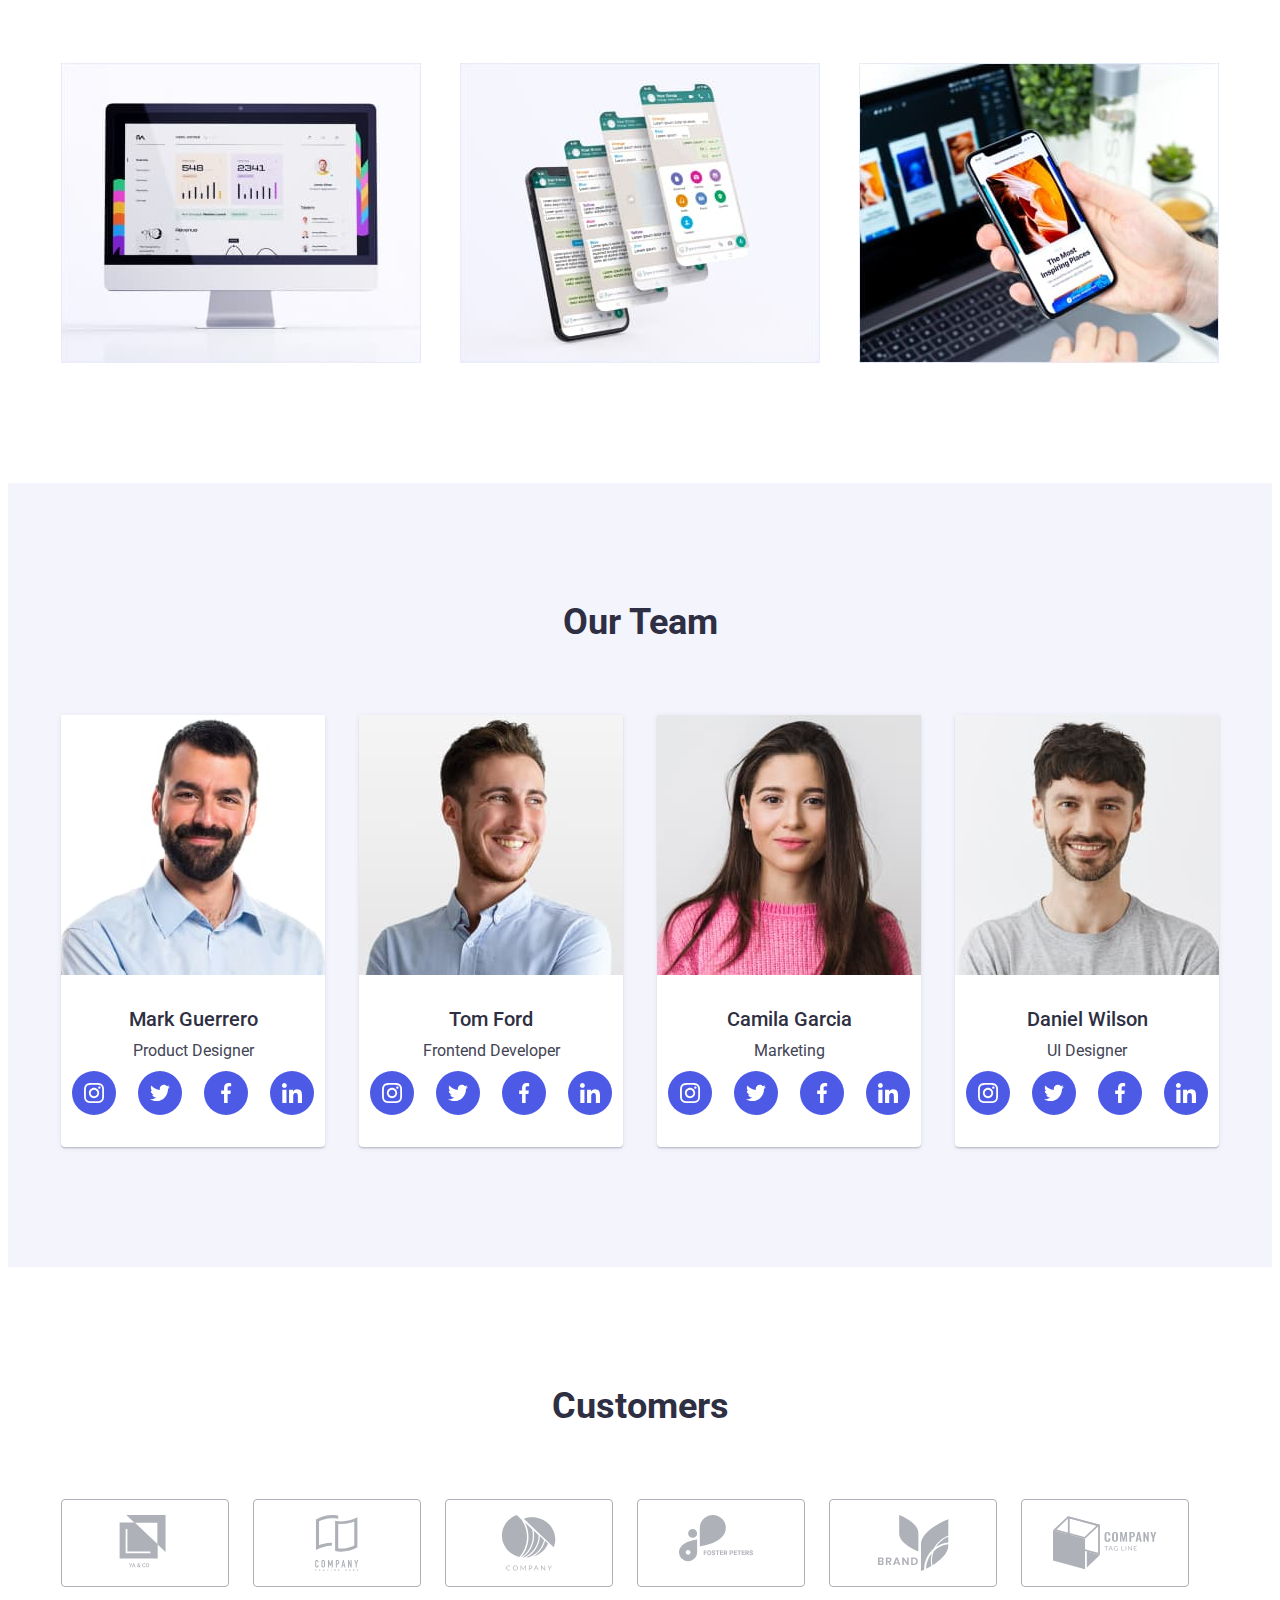
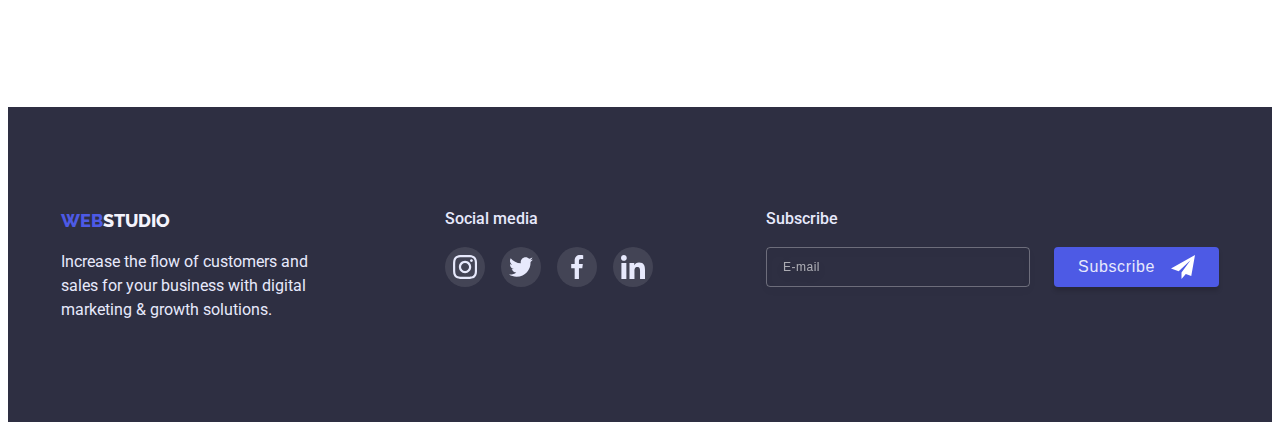
==== commit 39b5ff9c: "modal styles added" ====
--- a/index.html
+++ b/index.html
@@ -406,6 +406,44 @@
 		<div class="backdrop is-hidden" data-modal>
 			<div class="modal">
 				<button class="modal-button" data-modal-close>&#10006;</button>
+				<div class="modal-form-container">
+					<h2 class="modal-title">Leave your contacts and we will call you back</h2>
+					<form class="form-field">
+						<div class="info-input">
+							<label for="name">Name</label>
+							<input type="text" name="name" id="name" />
+							<svg class="modal-icon" width="18" height="18">
+								<use href="./images/symbol-defs.svg#icon-person"></use>
+							</svg>
+						</div>
+						<div class="info-input">
+							<label for="tel">Phone</label>
+							<input type="tel" name="tel" id="tel" />
+							<svg class="modal-icon" width="18" height="18">
+								<use href="./images/symbol-defs.svg#icon-phone"></use>
+							</svg>
+						</div>
+						<div class="info-input">
+							<label for="mail">E-mail</label>
+							<input type="email" name="mail" id="mail" />
+							<svg class="modal-icon" width="18" height="18">
+								<use href="./images/symbol-defs.svg#icon-email"></use>
+							</svg>
+						</div>
+						<div class="info-input">
+							<label for="comment">Comment</label>
+							<textarea name="comment" id="comment" cols="30" rows="10" placeholder="Text input"></textarea>
+						</div>
+					</form>
+					<div class="policy">
+						<label for="policy" class="modal-policy-text">
+							<input class="modal-checkbox visually-hidden" type="checkbox" name="policy" id="policy" />
+							<span class="icon"> I agree to be your slave forever <a class="terms" href="#">Privacy Policy</a></span>
+						</label>
+					</div>
+
+					<button type="submit" class="modal-submit">Send</button>
+				</div>
 			</div>
 		</div>
 
--- a/css/styles.css
+++ b/css/styles.css
@@ -13,7 +13,6 @@
 
 body {
 	font-size: 16px;
-	letter-spacing: 0.02em;
 	line-height: 1.5;
 	font-family: Roboto, sans-serif;
 }
@@ -733,7 +732,7 @@
 	left: 50%;
 
 	width: 408px;
-	height: 576px;
+	height: 584px;
 
 	background-color: var(--main-background-color);
 	box-shadow: 0px 1px 3px rgba(0, 0, 0, 0.12), 0px 1px 1px rgba(0, 0, 0, 0.14), 0px 2px 1px rgba(0, 0, 0, 0.2);
@@ -772,3 +771,154 @@
 	background-color: var(--accent-color-2);
 	border-color: var(--accent-color-2);
 }
+
+.modal-title {
+	margin: 0 0 16px 0;
+	font-weight: 500;
+	font-size: 16px;
+	text-align: center;
+}
+
+.modal-form-container {
+	padding: 40px;
+}
+
+.form-field label {
+	margin-bottom: 4px;
+	font-size: 12px;
+	line-height: 1.3;
+
+	color: #8e8f99;
+}
+
+.form-field {
+	margin-bottom: 8px;
+}
+
+.form-field input {
+	height: 40px;
+	padding-left: 38px;
+	font-size: 12px;
+	line-height: 1.3;
+
+	border: 1px solid rgba(33, 33, 33, 0.2);
+	box-sizing: border-box;
+	border-radius: 4px;
+}
+
+textarea {
+	resize: none;
+	height: 120px;
+
+	padding: 12px 16px;
+	font-size: 14px;
+	line-height: 1.14;
+
+	border: 1px solid rgba(33, 33, 33, 0.2);
+	box-sizing: border-box;
+	border-radius: 4px;
+}
+
+textarea::placeholder {
+	font-size: 12px;
+	line-height: 1.3;
+
+	color: rgba(117, 117, 117, 0.5);
+}
+
+.info-input {
+	position: relative;
+	display: flex;
+	flex-direction: column;
+	margin-bottom: 8px;
+}
+
+.terms {
+	display: inline-flex;
+
+	font-size: 12px;
+	line-height: 1.3;
+	text-decoration: underline;
+
+	color: var(--accent-color);
+}
+
+.modal-submit {
+	margin: 0 auto;
+	padding: 16px 62px;
+	font-size: 16px;
+	line-height: 1.3;
+	letter-spacing: 0.04em;
+	font-weight: 500;
+
+	display: flex;
+	border-style: none;
+	cursor: pointer;
+
+	color: var(--light-text-color);
+	background-color: var(--accent-color);
+	box-shadow: 0px 4px 4px rgba(0, 0, 0, 0.15);
+	border-radius: 4px;
+}
+
+.modal-icon {
+	position: absolute;
+	top: 50%;
+	left: 12px;
+}
+
+.icon {
+	cursor: pointer;
+}
+
+.form-field input:focus,
+.form-field textarea:focus {
+	border-color: var(--accent-color);
+	outline: transparent;
+}
+
+input:focus + .modal-icon {
+	fill: var(--accent-color);
+}
+
+.visually-hidden {
+	-webkit-appearance: none;
+	-moz-appearance: none;
+
+	position: absolute;
+}
+
+.modal-policy-text {
+	display: flex;
+	align-items: center;
+
+	font-size: 12px;
+	line-height: 1.3;
+	letter-spacing: 0.04em;
+	color: #757575;
+}
+
+.policy {
+	margin-bottom: 24px;
+	display: flex;
+}
+
+.modal-checkbox ~ span::before {
+	content: "";
+	display: inline-flex;
+	vertical-align: bottom;
+	width: 16px;
+	height: 16px;
+	margin-right: 8px;
+
+	border: 1.25px solid var(--text-color);
+	border-radius: 2px;
+}
+
+.modal-checkbox:checked + span::before {
+	background-color: var(--accent-color);
+	background-image: url(../images/icon-check.svg);
+	background-size: contain;
+	background-origin: border-box;
+	border: 2px solid var(--accent-color);
+}
